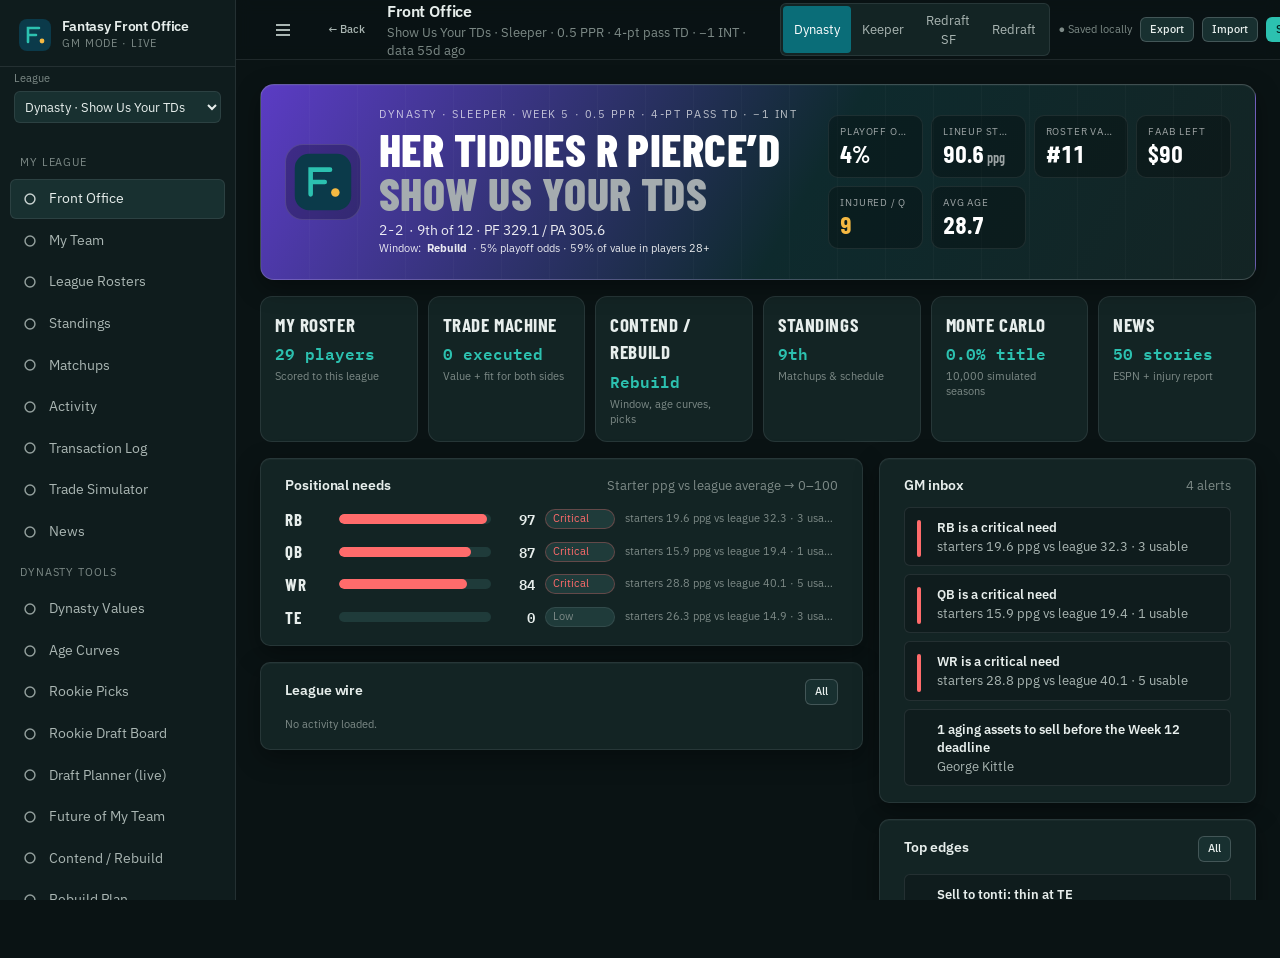
==== index.html @ d8ea3037 "Footer: A Sports Labs Product · Property of Michael Kuritz" ====
<!DOCTYPE html><html lang="en"><head><meta charset="utf-8"><meta name="viewport" content="width=device-width, initial-scale=1, viewport-fit=cover">
<meta name="robots" content="noindex, nofollow"><meta name="color-scheme" content="dark"><meta name="theme-color" content="#0a1314">
<title>Fantasy Front Office · Sports Labs</title>
<link rel="icon" href="data:image/svg+xml,%3Csvg xmlns='http://www.w3.org/2000/svg' viewBox='0 0 34 34'%3E%3Crect x='1' y='1' width='32' height='32' rx='8' fill='%230b3a4a'/%3E%3Cpath d='M10 24V10h11M10 17h8' stroke='%232cc1b0' stroke-width='2.6' fill='none' stroke-linecap='round'/%3E%3C/svg%3E">
<link href="https://fonts.googleapis.com/css2?family=Barlow+Condensed:wght@600;700;800&family=IBM+Plex+Mono:wght@400;500;600&family=IBM+Plex+Sans:wght@400;500;600&display=swap" rel="stylesheet">
<link rel="stylesheet" href="style.css"><style>.md h2,.md h3,.md h4{font-family:var(--display);margin:16px 0 6px}.md td{font-size:12.5px}.sidebar select{background:var(--surface-2);color:var(--text);border:1px solid var(--border);border-radius:6px;padding:6px}@media(max-width:900px){#lgSeg{display:none}#backBtn{padding:4px 8px}}</style></head>
<body><div class="app" id="app"></div><script src="app.js"></script><script src="rookies.js"></script>
<script src="edge.js"></script><div class="sl-credit" style="clear:both;text-align:center;font-size:12px;opacity:.6;padding:18px 12px 22px;line-height:1.5">Fantasy Front Office · A <a href="https://mkuritz.github.io/sports-labs/" style="color:inherit;text-decoration:underline">Sports Labs</a> Product · Property of Michael Kuritz</div>
</body></html>
---- style.css ----
:root {
  --bg: #0a1314; --bg-2: #0f1c1d; --surface: #132424; --surface-2: #183030; --surface-3: #1f3b3a;
  --border: rgba(165, 172, 175, 0.14); --border-strong: rgba(165, 172, 175, 0.3);
  --text: #e7eeec; --text-2: #aab6b3; --text-3: #7d8a87;
  --brand: #004c54; --brand-2: #0a6d78; --accent: #2cc1b0; --accent-ink: #052321;
  --pos: #5ed26a; --neg: #ff6b6b; --warn: #f5b942; --silver: #a5acaf;
  --radius: 10px; --radius-sm: 6px; --shadow: 0 1px 0 rgba(255,255,255,0.03) inset, 0 8px 24px rgba(0,0,0,0.35);
  --font: 'IBM Plex Sans', -apple-system, BlinkMacSystemFont, 'Segoe UI', Roboto, Helvetica, Arial, sans-serif;
  --mono: 'IBM Plex Mono', ui-monospace, SFMono-Regular, Menlo, Consolas, monospace;
  --sidebar-w: 236px; --header-h: 60px;
  --t-xs: 11px; --t-sm: 12.5px; --t-base: 14px; --t-md: 16px; --t-lg: 20px; --t-xl: 28px; --t-2xl: 36px;
  --s-1: 4px; --s-2: 8px; --s-3: 12px; --s-4: 16px; --s-5: 24px; --s-6: 32px; --s-7: 48px;
  color-scheme: dark;
}
* { box-sizing: border-box; }
html, body { height: 100%; margin: 0; max-width: 100vw; overflow-x: hidden; }
body { background: var(--bg); color: var(--text); font-family: var(--font); font-size: var(--t-base); line-height: 1.45; -webkit-font-smoothing: antialiased; overflow: hidden; }
button, input, select, textarea { font: inherit; color: inherit; }
button { cursor: pointer; }
a { color: var(--accent); }
.num, td.num, .kpi-value, .stat-value, .mono { font-family: var(--mono); font-variant-numeric: tabular-nums lining-nums; }
.sr-only { position: absolute; width: 1px; height: 1px; padding: 0; margin: -1px; overflow: hidden; clip: rect(0,0,0,0); white-space: nowrap; border: 0; }
:focus-visible { outline: 2px solid var(--accent); outline-offset: 2px; }

/* Layout */
.app { display: grid; grid-template-columns: var(--sidebar-w) 1fr; grid-template-rows: var(--header-h) 1fr; height: 100dvh; }
.sidebar { grid-row: 1 / -1; background: var(--bg-2); border-right: 1px solid var(--border); display: flex; flex-direction: column; overflow-y: auto; overscroll-behavior: contain; }
.header { grid-column: 2; position: sticky; top: 0; z-index: 10; display: flex; align-items: center; gap: var(--s-3); padding: 0 var(--s-5); background: rgba(10,19,20,0.85); backdrop-filter: blur(8px); border-bottom: 1px solid var(--border); }
.main { grid-column: 2; overflow-y: auto; overflow-x: hidden; overscroll-behavior: contain; padding: var(--s-5); scroll-behavior: smooth; min-width: 0; }
.main:focus { outline: none; }

.brand { display: flex; align-items: center; gap: 10px; padding: 18px 18px 14px; border-bottom: 1px solid var(--border); }
.brand svg { flex: none; }
.brand-name { font-weight: 600; font-size: var(--t-base); letter-spacing: -0.01em; line-height: 1.15; }
.brand-sub { font-size: var(--t-xs); color: var(--text-3); text-transform: uppercase; letter-spacing: 0.08em; margin-top: 2px; }
.nav { padding: 10px; display: flex; flex-direction: column; gap: 2px; }
.nav-label { font-size: var(--t-xs); color: var(--text-3); text-transform: uppercase; letter-spacing: 0.08em; padding: 12px 10px 6px; }
.nav-btn { display: flex; align-items: center; gap: 10px; width: 100%; text-align: left; padding: 9px 10px; border-radius: var(--radius-sm); border: 1px solid transparent; background: transparent; color: var(--text-2); font-size: 13.5px; transition: background .15s, color .15s; }
.nav-btn:hover { background: var(--surface); color: var(--text); }
.nav-btn[aria-current="page"] { background: var(--surface-2); color: var(--text); border-color: var(--border); }
.nav-btn .ico { width: 18px; height: 18px; flex: none; opacity: .85; }
.nav-btn .badge { margin-left: auto; font-size: var(--t-xs); background: var(--surface-3); color: var(--text-2); border-radius: 999px; padding: 1px 7px; }
.nav-btn .badge.bad { background: rgba(255,107,107,.18); color: var(--neg); }
.nav-btn .badge.ok { background: rgba(94,210,106,.15); color: var(--pos); }
.sidebar-foot { margin-top: auto; padding: 14px 18px; border-top: 1px solid var(--border); font-size: var(--t-xs); color: var(--text-3); line-height: 1.5; }
.sidebar-foot b { color: var(--text-2); font-weight: 500; }

.header > div { min-width: 0; }
.header h1 { font-size: var(--t-md); font-weight: 600; margin: 0; letter-spacing: -0.01em; white-space: nowrap; overflow: hidden; text-overflow: ellipsis; }
.scenario-select { display: none; }
.header .crumb { color: var(--text-3); font-size: var(--t-sm); }
.header-actions { margin-left: auto; display: flex; align-items: center; gap: 8px; }
.menu-btn { display: none; }
.save-state { font-size: var(--t-xs); color: var(--text-3); display: flex; align-items: center; gap: 6px; white-space: nowrap; }
.save-state .dot { width: 7px; height: 7px; border-radius: 50%; background: var(--pos); }
.save-state.dirty .dot { background: var(--warn); }
.save-state.error .dot { background: var(--neg); }

/* Scenario switcher */
.seg { display: inline-flex; background: var(--surface); border: 1px solid var(--border); border-radius: var(--radius-sm); padding: 2px; }
.seg button { padding: 5px 11px; font-size: var(--t-sm); border: 0; background: transparent; color: var(--text-2); border-radius: 4px; }
.seg button[aria-pressed="true"] { background: var(--brand-2); color: #fff; }
.seg button:hover:not([aria-pressed="true"]) { color: var(--text); }

/* Buttons */
.btn { display: inline-flex; align-items: center; gap: 6px; padding: 7px 12px; border-radius: var(--radius-sm); border: 1px solid var(--border-strong); background: var(--surface-2); color: var(--text); font-size: var(--t-sm); font-weight: 500; transition: background .15s, border-color .15s; white-space: nowrap; }
.btn:hover { background: var(--surface-3); }
.btn.primary { background: var(--accent); color: var(--accent-ink); border-color: transparent; }
.btn.primary:hover { filter: brightness(1.08); }
.btn.danger { color: var(--neg); border-color: rgba(255,107,107,.35); }
.btn.danger:hover { background: rgba(255,107,107,.1); }
.btn.sm { padding: 4px 9px; font-size: var(--t-xs); }
.btn.ghost { background: transparent; border-color: transparent; color: var(--text-2); }
.btn.ghost:hover { background: var(--surface); color: var(--text); }
.btn:disabled { opacity: .5; cursor: not-allowed; }

/* Cards */
.grid { display: grid; gap: var(--s-4); }
.grid.kpis { grid-template-columns: repeat(auto-fit, minmax(min(190px, 100%), 1fr)); }
.grid > * { min-width: 0; }
.stats.two { grid-template-columns: repeat(2, minmax(0, 1fr)); }
.grid.two { grid-template-columns: 1fr 1fr; }
.grid.three { grid-template-columns: repeat(3, 1fr); }
.grid.sidebar-right { grid-template-columns: minmax(0, 1.6fr) minmax(300px, 1fr); }
.card { background: var(--surface); border: 1px solid var(--border); border-radius: var(--radius); padding: var(--s-4) var(--s-5); box-shadow: var(--shadow); min-width: 0; }
.card.tight { padding: var(--s-3) var(--s-4); }
.card-head { display: flex; align-items: baseline; justify-content: space-between; gap: var(--s-3); margin-bottom: var(--s-3); flex-wrap: wrap; }
.card-head h2 { font-size: var(--t-base); font-weight: 600; margin: 0; letter-spacing: -0.005em; }
.card-head .sub { color: var(--text-3); font-size: var(--t-sm); }
.section-title { font-size: var(--t-lg); font-weight: 600; margin: 0 0 4px; letter-spacing: -0.015em; }
.section-sub { color: var(--text-2); font-size: var(--t-sm); margin: 0 0 var(--s-5); max-width: 70ch; }
.stack { display: flex; flex-direction: column; gap: var(--s-4); }

.kpi { padding: var(--s-4); }
.kpi-label { font-size: var(--t-xs); color: var(--text-3); text-transform: uppercase; letter-spacing: 0.07em; }
.kpi-value { font-size: var(--t-xl); font-weight: 600; margin: 4px 0 2px; letter-spacing: -0.02em; transition: color .3s; }
.kpi-value.pos { color: var(--pos); } .kpi-value.neg { color: var(--neg); } .kpi-value.warn { color: var(--warn); }
.kpi-delta { font-size: var(--t-sm); color: var(--text-2); display: flex; gap: 6px; align-items: center; flex-wrap: wrap; }
.kpi-delta .arrow { font-weight: 600; }
.kpi-delta.pos .arrow { color: var(--pos); } .kpi-delta.neg .arrow { color: var(--neg); }

/* Alerts */
.alerts { display: flex; flex-direction: column; gap: 8px; }
.alert { display: grid; grid-template-columns: 10px 1fr; gap: 10px; padding: 10px 12px; border-radius: var(--radius-sm); border: 1px solid var(--border); background: var(--bg-2); font-size: var(--t-sm); align-items: start; }
.alert .bar { width: 4px; height: 100%; min-height: 28px; border-radius: 2px; margin-top: 2px; }
.alert.critical .bar { background: var(--neg); } .alert.warn .bar { background: var(--warn); } .alert.ok .bar { background: var(--pos); }
.alert b { font-weight: 600; display: block; margin-bottom: 1px; }
.alert span { color: var(--text-2); }

/* Tables */
.table-wrap { overflow-x: auto; border: 1px solid var(--border); border-radius: var(--radius-sm); -webkit-overflow-scrolling: touch; }
table { width: 100%; border-collapse: collapse; font-size: var(--t-sm); }
thead th { position: sticky; top: 0; z-index: 1; background: var(--surface-2); color: var(--text-2); font-weight: 500; text-align: left; padding: 9px 10px; border-bottom: 1px solid var(--border-strong); white-space: nowrap; font-size: var(--t-xs); text-transform: uppercase; letter-spacing: .05em; }
thead th.num, td.num { text-align: right; }
thead th[data-sort] { cursor: pointer; user-select: none; }
thead th[data-sort]:hover { color: var(--text); }
thead th .sort-ind { opacity: .6; margin-left: 3px; }
tbody td { padding: 8px 10px; border-bottom: 1px solid var(--border); vertical-align: middle; }
tbody tr:last-child td { border-bottom: 0; }
tbody tr:hover td { background: rgba(255,255,255,0.025); }
tbody tr.selected td { background: rgba(44,193,176,0.08); }
tfoot td { padding: 9px 10px; font-weight: 600; background: var(--surface-2); border-top: 1px solid var(--border-strong); }
td.pos { color: var(--pos); } td.neg { color: var(--neg); } td.muted { color: var(--text-3); }
.tag { display: inline-block; padding: 1px 7px; border-radius: 999px; font-size: var(--t-xs); background: var(--surface-3); color: var(--text-2); border: 1px solid var(--border); white-space: nowrap; }
.tag.v { color: var(--pos); border-color: rgba(94,210,106,.3); } .tag.d { color: var(--warn); border-color: rgba(245,185,66,.3); } .tag.e { color: var(--silver); }
.tag.hi { color: var(--pos); } .tag.med { color: var(--warn); } .tag.low { color: var(--text-3); }
.tag.crit { color: var(--neg); border-color: rgba(255,107,107,.3); }
.sticky-col th:first-child, .sticky-col td:first-child { position: sticky; left: 0; background: var(--surface); z-index: 2; }
.sticky-col thead th:first-child { z-index: 3; background: var(--surface-2); }

/* Controls */
.control { display: grid; grid-template-columns: 1fr auto; gap: 4px 12px; align-items: center; padding: 10px 0; border-bottom: 1px solid var(--border); }
.control:last-child { border-bottom: 0; }
.control label { font-size: var(--t-sm); color: var(--text); }
.control .hint { grid-column: 1; font-size: var(--t-xs); color: var(--text-3); }
.control .val { font-family: var(--mono); font-size: var(--t-sm); color: var(--accent); text-align: right; min-width: 72px; }
.control input[type=range] { grid-column: 1 / -1; width: 100%; }
input[type=range] { -webkit-appearance: none; appearance: none; height: 22px; background: transparent; margin: 0; }
input[type=range]::-webkit-slider-runnable-track { height: 4px; background: var(--surface-3); border-radius: 2px; }
input[type=range]::-moz-range-track { height: 4px; background: var(--surface-3); border-radius: 2px; }
input[type=range]::-webkit-slider-thumb { -webkit-appearance: none; width: 18px; height: 18px; margin-top: -7px; border-radius: 50%; background: var(--accent); border: 2px solid var(--bg); box-shadow: 0 0 0 1px var(--accent); }
input[type=range]::-moz-range-thumb { width: 16px; height: 16px; border-radius: 50%; background: var(--accent); border: 2px solid var(--bg); }
input[type=range]:disabled::-webkit-slider-thumb { background: var(--text-3); box-shadow: none; }
select, input[type=text], input[type=number], textarea { background: var(--bg-2); border: 1px solid var(--border-strong); border-radius: var(--radius-sm); padding: 7px 10px; font-size: var(--t-sm); color: var(--text); min-width: 0; }
select:focus, input:focus, textarea:focus { border-color: var(--accent); outline: none; }
textarea { width: 100%; min-height: 110px; resize: vertical; line-height: 1.5; }
.check { display: flex; align-items: center; gap: 8px; cursor: pointer; }
.check input { width: 16px; height: 16px; accent-color: var(--accent); margin: 0; }
.toggle-group { display: inline-flex; gap: 0; border: 1px solid var(--border-strong); border-radius: var(--radius-sm); overflow: hidden; }
.toggle-group button { padding: 4px 9px; border: 0; background: transparent; color: var(--text-2); font-size: var(--t-xs); white-space: nowrap; }
.toggle-group button[aria-pressed="true"] { background: var(--brand-2); color: #fff; }
.field { display: flex; flex-direction: column; gap: 4px; }
.field > span { font-size: var(--t-xs); color: var(--text-3); text-transform: uppercase; letter-spacing: .06em; }
.field .toggle-group { align-self: flex-start; }
.row { display: flex; gap: var(--s-3); align-items: center; flex-wrap: wrap; }
.row.between { justify-content: space-between; }
.stats { display: grid; grid-template-columns: repeat(auto-fit, minmax(130px, 1fr)); gap: var(--s-3); }
.stat { background: var(--bg-2); border: 1px solid var(--border); border-radius: var(--radius-sm); padding: 10px 12px; }
.stat-label { font-size: var(--t-xs); color: var(--text-3); text-transform: uppercase; letter-spacing: .06em; }
.stat-value { font-size: var(--t-lg); font-weight: 600; margin-top: 2px; }
.stat-value.pos { color: var(--pos); } .stat-value.neg { color: var(--neg); } .stat-value.warn { color: var(--warn); }
.stat-sub { font-size: var(--t-xs); color: var(--text-3); margin-top: 2px; }
.big-number { font-size: var(--t-2xl); font-weight: 600; letter-spacing: -0.025em; line-height: 1.05; }
.big-number.pos { color: var(--pos); } .big-number.neg { color: var(--neg); } .big-number.warn { color: var(--warn); }
.progress { height: 8px; background: var(--surface-3); border-radius: 4px; overflow: hidden; }
.progress > div { height: 100%; background: var(--accent); border-radius: 4px; transition: width .3s ease; }
.progress.neg > div { background: var(--neg); }
.progress.ok > div { background: var(--pos); }

/* Tabs */
.tabs { display: flex; gap: 2px; border-bottom: 1px solid var(--border); margin-bottom: var(--s-4); overflow-x: auto; scrollbar-width: none; }
.tabs::-webkit-scrollbar { display: none; }
.tabs button { padding: 8px 14px; border: 0; border-bottom: 2px solid transparent; background: transparent; color: var(--text-2); font-size: var(--t-sm); white-space: nowrap; margin-bottom: -1px; }
.tabs button[aria-selected="true"] { color: var(--text); border-bottom-color: var(--accent); }
.tabs button:hover { color: var(--text); }

/* Charts */
.chart { width: 100%; height: auto; display: block; overflow: visible; }
.chart text { font-family: var(--mono); font-size: 11px; fill: var(--text-3); }
.chart .axis line, .chart .grid line { stroke: var(--border); }
.chart .zero { stroke: var(--text-3); stroke-dasharray: 3 3; }
.chart .label { fill: var(--text-2); font-family: var(--font); }
.chart .bar { transition: height .35s ease, y .35s ease, width .35s ease, x .35s ease; }
.chart .bar:hover { filter: brightness(1.2); }
.legend { display: flex; gap: 14px; flex-wrap: wrap; font-size: var(--t-xs); color: var(--text-2); margin-top: 8px; }
.legend i { display: inline-block; width: 10px; height: 10px; border-radius: 2px; margin-right: 5px; vertical-align: -1px; }
.chart-tip { position: fixed; pointer-events: none; z-index: 50; background: var(--surface-3); border: 1px solid var(--border-strong); border-radius: var(--radius-sm); padding: 6px 9px; font-size: var(--t-xs); font-family: var(--mono); color: var(--text); box-shadow: 0 6px 20px rgba(0,0,0,.4); display: none; white-space: nowrap; }

/* Prospect cards */
.cards { display: grid; grid-template-columns: repeat(auto-fill, minmax(230px, 1fr)); gap: var(--s-3); }
.pcard { background: var(--bg-2); border: 1px solid var(--border); border-radius: var(--radius-sm); padding: 12px; display: flex; flex-direction: column; gap: 6px; transition: border-color .15s; }
.pcard.on { border-color: var(--accent); background: rgba(44,193,176,0.06); }
.pcard .name { font-weight: 600; font-size: var(--t-base); }
.pcard .meta { font-size: var(--t-xs); color: var(--text-3); }
.pcard .need { font-size: var(--t-xs); color: var(--text-2); }
.pcard .foot { display: flex; justify-content: space-between; align-items: center; margin-top: 4px; }
.grade { font-family: var(--mono); font-weight: 600; color: var(--accent); }
.empty { padding: var(--s-6) var(--s-4); text-align: center; color: var(--text-3); font-size: var(--t-sm); border: 1px dashed var(--border-strong); border-radius: var(--radius-sm); }
.empty b { color: var(--text-2); display: block; margin-bottom: 4px; font-weight: 500; }

/* Toasts / modal */
.toasts { position: fixed; bottom: 20px; right: 20px; display: flex; flex-direction: column; gap: 8px; z-index: 100; max-width: min(380px, calc(100vw - 40px)); }
.toast { background: var(--surface-3); border: 1px solid var(--border-strong); border-left: 3px solid var(--accent); border-radius: var(--radius-sm); padding: 10px 14px; font-size: var(--t-sm); box-shadow: 0 10px 30px rgba(0,0,0,.45); animation: toast-in .2s ease; }
.toast.error { border-left-color: var(--neg); } .toast.warn { border-left-color: var(--warn); } .toast.ok { border-left-color: var(--pos); }
@keyframes toast-in { from { transform: translateY(8px); opacity: 0; } to { transform: none; opacity: 1; } }
.modal-bg { position: fixed; inset: 0; background: rgba(0,0,0,.6); display: none; align-items: center; justify-content: center; z-index: 90; padding: 20px; }
.modal-bg.open { display: flex; }
.modal { background: var(--surface); border: 1px solid var(--border-strong); border-radius: var(--radius); padding: var(--s-5); width: min(520px, 100%); max-height: 90dvh; overflow: auto; box-shadow: 0 20px 60px rgba(0,0,0,.5); }
.modal h3 { margin: 0 0 8px; font-size: var(--t-md); }
.modal p { color: var(--text-2); font-size: var(--t-sm); margin: 0 0 var(--s-4); }
.modal .actions { display: flex; justify-content: flex-end; gap: 8px; margin-top: var(--s-4); }
kbd { font-family: var(--mono); font-size: var(--t-xs); background: var(--bg-2); border: 1px solid var(--border-strong); border-bottom-width: 2px; border-radius: 4px; padding: 1px 6px; }
.shortcuts { display: grid; grid-template-columns: auto 1fr; gap: 8px 16px; font-size: var(--t-sm); color: var(--text-2); }

/* QA */
.qa-list { display: flex; flex-direction: column; gap: 4px; font-family: var(--mono); font-size: var(--t-xs); }
.qa-item { display: grid; grid-template-columns: 54px 1fr auto; gap: 10px; padding: 6px 10px; border-radius: 4px; background: var(--bg-2); border: 1px solid var(--border); align-items: center; }
.qa-item .st { font-weight: 600; } .qa-item.pass .st { color: var(--pos); } .qa-item.fail .st { color: var(--neg); }
.qa-item .err { grid-column: 2 / -1; color: var(--neg); white-space: pre-wrap; }
.qa-item .ms { color: var(--text-3); }
.qa-group { font-size: var(--t-xs); color: var(--text-3); text-transform: uppercase; letter-spacing: .07em; margin: 12px 0 6px; }
.log { font-family: var(--mono); font-size: var(--t-xs); color: var(--text-2); background: var(--bg-2); border: 1px solid var(--border); border-radius: var(--radius-sm); padding: 10px; max-height: 240px; overflow: auto; white-space: pre-wrap; }

.hidden { display: none !important; }
.muted { color: var(--text-3); }
.small { font-size: var(--t-xs); }
.right { text-align: right; }
hr.sep { border: 0; border-top: 1px solid var(--border); margin: var(--s-4) 0; }
.waterfall-row { display: grid; grid-template-columns: 1fr auto; gap: 12px; padding: 6px 0; border-bottom: 1px solid var(--border); font-size: var(--t-sm); }
.waterfall-row:last-child { border-bottom: 0; }
.waterfall-row.total { font-weight: 600; border-top: 1px solid var(--border-strong); margin-top: 4px; padding-top: 10px; }
.waterfall-row .num { color: var(--text); }
.waterfall-row .num.pos { color: var(--pos); } .waterfall-row .num.neg { color: var(--neg); }
.waterfall-row .lbl span { color: var(--text-3); font-size: var(--t-xs); margin-left: 6px; }
.scenario-card { display: flex; align-items: center; justify-content: space-between; gap: 10px; padding: 10px 12px; background: var(--bg-2); border: 1px solid var(--border); border-radius: var(--radius-sm); }
.scenario-card .nm { font-weight: 600; } .scenario-card .dt { font-size: var(--t-xs); color: var(--text-3); }
.scenario-card .acts { display: flex; gap: 6px; flex-wrap: wrap; }
.offline-banner { display: none; background: rgba(245,185,66,.12); color: var(--warn); font-size: var(--t-xs); padding: 4px 10px; border-radius: 4px; }
body.offline .offline-banner { display: inline-block; }

/* Mobile */
.scrim { position: fixed; inset: 0; background: rgba(0,0,0,.5); z-index: 19; display: none; }
@media (max-width: 960px) {
  .app { grid-template-columns: 1fr; }
  .sidebar { position: fixed; inset: 0 auto 0 0; width: min(84vw, 300px); z-index: 20; transform: translateX(-100%); transition: transform .22s ease; box-shadow: 0 0 40px rgba(0,0,0,.5); }
  body.sidebar-open .sidebar { transform: none; }
  body.sidebar-open .scrim { display: block; }
  .header, .main { grid-column: 1; }
  .header { padding: 0 var(--s-3); gap: 8px; overflow: hidden; }
  .menu-btn { display: inline-flex; padding: 6px; }
  #scenarioSeg { display: none; }
  .scenario-select { display: inline-block; max-width: 120px; padding: 6px 8px; font-size: var(--t-xs); }
  .header-actions { gap: 6px; }
  .grid.kpis { grid-template-columns: repeat(2, minmax(0, 1fr)); }
  .stats { grid-template-columns: repeat(2, minmax(0, 1fr)); }
  .cards { grid-template-columns: 1fr; }
  .sidebar-foot { padding-bottom: 24px; }
  .sidebar { width: min(80vw, 300px); }
  .table-wrap td, .table-wrap th { white-space: nowrap; }
  .table-wrap td .small { white-space: normal; max-width: 160px; }
  .chart text { font-size: 19px; }
  .check input, input[type=checkbox] { width: 20px; height: 20px; }
  .toggle-group button, .btn.sm { padding: 7px 10px; }
  .control input[type=range] { height: 30px; }
  input[type=range]::-webkit-slider-thumb { width: 24px; height: 24px; margin-top: -10px; }
  .main { padding: var(--s-4); padding-bottom: 80px; }
  .grid.two, .grid.three, .grid.sidebar-right { grid-template-columns: 1fr; }
  .header h1 { font-size: var(--t-base); }
  .header .crumb { display: none; }
  .save-state span.txt { display: none; }
  .seg button { padding: 5px 8px; font-size: var(--t-xs); }
  .kpi-value { font-size: 24px; }
  .big-number { font-size: 30px; }
  .card { padding: var(--s-4); }
  .control { grid-template-columns: 1fr auto; }
  .toasts { bottom: 16px; left: 16px; right: 16px; max-width: none; }
  .header-actions .hide-m { display: none; }
}
@media (max-width: 480px) {
  .grid.kpis { grid-template-columns: 1fr 1fr; }
  .kpi-value { font-size: 20px; }
  .cards { grid-template-columns: 1fr; }
}
@media (prefers-reduced-motion: reduce) { * { transition: none !important; animation: none !important; } }
@media print {
  body { overflow: visible; background: #fff; color: #000; }
  .app { display: block; height: auto; }
  .sidebar, .header-actions, .menu-btn, .toasts, .modal-bg, .tabs, .btn, input[type=range], .scrim { display: none !important; }
  .header { position: static; background: none; border: 0; }
  .main { overflow: visible; padding: 0; }
  .card { break-inside: avoid; border-color: #ccc; box-shadow: none; background: #fff; }
  :root { --text: #000; --text-2: #333; --text-3: #555; --surface: #fff; --surface-2: #f3f3f3; --bg-2: #fafafa; --border: #ddd; }
  .chart text { fill: #333; }
}

/* ===================== Franchise layer ===================== */
:root { --display: 'Barlow Condensed', 'Arial Narrow', Impact, 'IBM Plex Sans', sans-serif; }
.fm-hero { position: relative; overflow: hidden; border-radius: 14px; border: 1px solid var(--border-strong); background: linear-gradient(120deg, var(--team, #004c54) 0%, #0e2a2d 55%, var(--surface) 100%); padding: 22px 24px; display: grid; grid-template-columns: 1.3fr 1fr; gap: 20px; margin-bottom: 16px; box-shadow: var(--shadow); }
.fm-hero::after { content: ''; position: absolute; inset: 0; background: repeating-linear-gradient(90deg, rgba(255,255,255,0.025) 0 1px, transparent 1px 48px); pointer-events: none; }
.fm-hero-main { display: flex; gap: 18px; align-items: center; position: relative; z-index: 1; min-width: 0; }
.fm-crest { flex: none; width: 76px; height: 76px; border-radius: 18px; background: rgba(0,0,0,0.25); display: grid; place-items: center; border: 1px solid rgba(255,255,255,0.12); }
.fm-kicker { font-size: var(--t-xs); text-transform: uppercase; letter-spacing: 0.14em; color: rgba(255,255,255,0.7); }
.fm-team { font-family: var(--display); font-weight: 800; font-size: clamp(30px, 4vw, 46px); line-height: 0.95; margin: 4px 0 6px; text-transform: uppercase; letter-spacing: 0.01em; color: #fff; }
.fm-team span { color: var(--silver); }
.fm-line { color: rgba(255,255,255,0.9); display: flex; gap: 6px; align-items: center; flex-wrap: wrap; }
.fm-line .tag { background: rgba(0,0,0,0.3); }
.fm-hero-stats { position: relative; z-index: 1; display: grid; grid-template-columns: repeat(4, 1fr); gap: 8px; align-content: center; }
.hstat { background: rgba(0,0,0,0.28); border: 1px solid rgba(255,255,255,0.08); border-radius: 10px; padding: 9px 11px; min-width: 0; }
.hstat span { display: block; font-size: 10.5px; text-transform: uppercase; letter-spacing: 0.08em; color: rgba(255,255,255,0.6); white-space: nowrap; overflow: hidden; text-overflow: ellipsis; }
.hstat b { display: block; font-family: var(--display); font-weight: 700; font-size: 24px; line-height: 1.1; margin-top: 2px; color: #fff; }
.hstat b small { font-size: 14px; color: rgba(255,255,255,0.6); font-weight: 600; }
.hstat b.pos { color: var(--pos); } .hstat b.neg { color: var(--neg); } .hstat b.warn { color: var(--warn); }
.fm-tiles { display: grid; grid-template-columns: repeat(6, 1fr); gap: 10px; margin-bottom: 16px; }
.tile { display: flex; flex-direction: column; align-items: flex-start; gap: 4px; text-align: left; padding: 14px; border-radius: 12px; border: 1px solid var(--border); background: var(--surface); color: var(--text); transition: transform .15s, border-color .15s, background .15s; min-width: 0; }
.tile:hover { transform: translateY(-2px); border-color: var(--accent); background: var(--surface-2); }
.tile-ico { color: var(--accent); } .tile-ico .ico { width: 22px; height: 22px; }
.tile-title { font-family: var(--display); font-weight: 700; font-size: 19px; text-transform: uppercase; letter-spacing: 0.03em; }
.tile-kpi { font-family: var(--mono); font-size: var(--t-md); font-weight: 600; color: var(--accent); }
.tile-sub { font-size: var(--t-xs); color: var(--text-3); line-height: 1.35; }
.needs { display: flex; flex-direction: column; gap: 8px; }
.need-row { display: grid; grid-template-columns: 44px 1fr 34px 70px minmax(0, 1.4fr); gap: 10px; align-items: center; }
.need-pos { font-family: var(--display); font-weight: 700; font-size: 17px; letter-spacing: 0.04em; }
.need-bar { height: 10px; border-radius: 999px; background: var(--surface-3); overflow: hidden; }
.need-fill { height: 100%; border-radius: 999px; background: var(--text-3); transition: width .3s; }
.need-fill.crit { background: var(--neg); } .need-fill.med { background: var(--warn); } .need-fill.hi { background: var(--accent); } .need-fill.low { background: var(--text-3); }
.need-score { text-align: right; font-weight: 600; }
.need-why { white-space: nowrap; overflow: hidden; text-overflow: ellipsis; }
.wire { display: flex; flex-direction: column; gap: 6px; }
.wire-row { display: grid; grid-template-columns: auto auto 1fr; gap: 10px; align-items: start; padding: 8px 0; border-top: 1px solid var(--border); font-size: var(--t-sm); }
.wire-row:first-child { border-top: 0; }
.wire-row .tag { white-space: nowrap; }
.wire-date { color: var(--text-3); font-size: var(--t-xs); padding-top: 2px; }
.mkt { display: inline-grid; place-items: center; min-width: 36px; height: 30px; padding: 0 6px; clip-path: polygon(25% 0, 75% 0, 100% 50%, 75% 100%, 25% 100%, 0 50%); background: var(--surface-3); color: var(--text); font-family: var(--display); font-weight: 800; font-size: 17px; flex: none; }
.ps { display:inline-flex; flex-direction:column; align-items:center; justify-content:center; min-width:46px; height:38px; padding:0 6px; border-radius:9px; background:var(--surface-3); color:var(--text); font-family:var(--display); font-weight:800; font-size:16px; line-height:1; flex:none; border:1px solid transparent }
.ps small { font:600 9px/1 system-ui,sans-serif; opacity:.8; margin-top:3px; letter-spacing:.02em }
.ps.t1 { background:var(--accent); color:var(--accent-ink) } .ps.t2 { background:var(--brand-2); color:#fff } .ps.na { opacity:.6 }
.pcard2.compact .ps { height:30px; min-width:40px; font-size:14px }
.tier-grid { display:grid; grid-template-columns:repeat(auto-fit,minmax(260px,1fr)); gap:14px }
.tier-col h3 { margin:0 0 2px; font-family:var(--display) } .pz-row { display:flex; align-items:center; gap:10px; padding:8px 0; border-top:1px solid var(--line, rgba(255,255,255,.08)) }
.pz-row .grow { flex:1; min-width:0 } .pz-bar { height:6px; border-radius:4px; background:var(--surface-3); overflow:hidden; margin-top:4px } .pz-bar i { display:block; height:100%; background:var(--accent) }
.sl-mark { display:inline-flex; align-items:center; gap:6px; margin-top:8px; font:700 11px/1 system-ui,sans-serif; letter-spacing:.08em; text-transform:uppercase; color:#cfd8dc; text-decoration:none; opacity:.85 } .sl-mark:hover { opacity:1 }
.mkt.solid { background: var(--brand-2); color: #fff; } .mkt.elite { background: var(--accent); color: var(--accent-ink); }
.pcard2 { display: grid; grid-template-columns: 36px 1fr auto; gap: 10px; align-items: center; width: 100%; text-align: left; padding: 8px; border-radius: 10px; border: 1px solid var(--border); background: var(--surface-2); color: var(--text); margin-top: 6px; transition: border-color .15s, background .15s; }
.pcard2:hover { border-color: var(--accent); background: var(--surface-3); }
.pcard2.inj { border-color: rgba(255,107,107,.35); }
.pcard2.compact { padding: 6px 8px; grid-template-columns: 28px 1fr auto; }
.pcard2.compact .avatar { width: 28px; height: 28px; font-size: 11px; }
.pcard2.compact .mkt { height: 24px; min-width: 30px; font-size: 14px; }
.avatar { width: 36px; height: 36px; border-radius: 50%; background: linear-gradient(135deg, var(--brand), var(--brand-2)); color: #fff; display: grid; place-items: center; font-family: var(--display); font-weight: 700; font-size: 13px; letter-spacing: 0.04em; }
.pinfo { min-width: 0; display: flex; flex-direction: column; gap: 1px; }
.pname { font-weight: 600; white-space: nowrap; overflow: hidden; text-overflow: ellipsis; }
.pmeta { font-size: var(--t-xs); color: var(--text-3); white-space: nowrap; overflow: hidden; text-overflow: ellipsis; }
.ptags { display: flex; gap: 4px; flex-wrap: wrap; margin-top: 3px; }
.ptags .tag { font-size: 10px; padding: 0 6px; }
.depth-grid { display: grid; grid-template-columns: repeat(auto-fill, minmax(250px, 1fr)); gap: 12px; }
.depth-col { padding: 12px; }
.depth-head { display: flex; justify-content: space-between; align-items: center; gap: 8px; margin-bottom: 6px; }
.depth-pos { font-family: var(--display); font-weight: 800; font-size: 24px; letter-spacing: 0.04em; line-height: 1; }
.depth-label { font-size: 10.5px; text-transform: uppercase; letter-spacing: 0.1em; color: var(--text-3); margin: 10px 0 2px; }
.empty.small { padding: 10px; border: 1px dashed var(--border-strong); border-radius: 8px; color: var(--text-3); margin-top: 6px; }
.team-chip { display: inline-flex; align-items: center; gap: 6px; font-weight: 600; font-family: var(--display); font-size: 15px; letter-spacing: 0.04em; }
.team-chip i { width: 12px; height: 12px; border-radius: 3px; background: var(--team, #666); border: 1px solid rgba(255,255,255,0.25); display: inline-block; }
.team-chip.sm { font-size: 13px; } .team-chip.sm i { width: 10px; height: 10px; }
.tm-grid { display: grid; grid-template-columns: 1fr 1.15fr 1fr; gap: 12px; align-items: start; }
.tm-col { padding: 14px; }
.asset-list { display: flex; flex-direction: column; gap: 6px; min-height: 44px; }
.asset { display: grid; grid-template-columns: 1fr auto auto; gap: 8px; align-items: center; padding: 7px 9px; border-radius: 8px; border: 1px solid var(--border); background: var(--surface-2); font-size: var(--t-sm); color: var(--text); text-align: left; width: 100%; }
.asset.add { background: transparent; cursor: pointer; }
.asset.add:hover { border-color: var(--accent); background: var(--surface-2); }
.asset-scroll { display: flex; flex-direction: column; gap: 5px; max-height: 330px; overflow-y: auto; padding-right: 2px; }
.asset-scroll.short { max-height: 190px; }
.vbars { display: flex; flex-direction: column; gap: 8px; margin: 4px 0 12px; }
.vbar { display: grid; grid-template-columns: 84px 1fr 48px; gap: 10px; align-items: center; font-size: var(--t-sm); }
.vtrack { height: 14px; background: var(--surface-3); border-radius: 7px; overflow: hidden; }
.vfill { height: 100%; background: var(--brand-2); transition: width .3s; } .vfill.alt { background: var(--silver); }
.meter { position: relative; height: 28px; border-radius: 14px; background: var(--surface-3); overflow: hidden; border: 1px solid var(--border); }
.meter-fill { height: 100%; transition: width .35s; background: var(--text-3); }
.meter-fill.ok { background: var(--pos); } .meter-fill.warn { background: var(--accent); } .meter-fill.low { background: var(--warn); } .meter-fill.bad { background: var(--neg); }
.meter-txt { position: absolute; inset: 0; display: grid; place-items: center; font-family: var(--display); font-weight: 700; font-size: 16px; letter-spacing: 0.05em; text-transform: uppercase; color: #fff; text-shadow: 0 1px 2px rgba(0,0,0,.6); }
.partner-card { padding: 10px 12px; border-radius: 10px; border: 1px solid var(--border); background: linear-gradient(90deg, color-mix(in srgb, var(--team, #444) 35%, var(--surface)) 0%, var(--surface-2) 100%); }
.link-btn { background: none; border: 0; padding: 0; color: var(--accent); text-decoration: underline; font-size: inherit; cursor: pointer; }
.link-btn:hover { color: #fff; }
table.tight th, table.tight td { padding: 5px 8px; white-space: nowrap; }
.hstat span { font-size: 10px; }
.div-grid { display: grid; grid-template-columns: repeat(auto-fill, minmax(300px, 1fr)); gap: 12px; }
th.sortable { cursor: pointer; user-select: none; } th.sortable:hover { color: var(--text); }
.pcard .rank { display: inline-block; min-width: 26px; text-align: center; background: var(--surface-3); border-radius: 6px; padding: 0 4px; margin-right: 4px; font-size: var(--t-sm); }
tr.total td { border-top: 1px solid var(--border-strong); }
@media (max-width: 1180px) { .fm-tiles { grid-template-columns: repeat(3, 1fr); } .tm-grid { grid-template-columns: 1fr 1fr; } .tm-center { grid-column: 1 / -1; order: -1; } .need-row { grid-template-columns: 44px 1fr 34px 70px; } .need-why { grid-column: 1 / -1; white-space: normal; } }
@media (max-width: 900px) { .fm-hero { grid-template-columns: 1fr; padding: 18px; } .fm-hero-stats { grid-template-columns: repeat(3, 1fr); } }
@media (max-width: 640px) { .fm-tiles { grid-template-columns: repeat(2, 1fr); } .tm-grid { grid-template-columns: 1fr; } .fm-hero-stats { grid-template-columns: repeat(2, 1fr); } .fm-crest { display: none; } .depth-grid { grid-template-columns: 1fr; } .need-row { grid-template-columns: 40px 1fr 30px 64px; gap: 6px; } .vbar { grid-template-columns: 70px 1fr 40px; } .hstat b { font-size: 21px; } }
@media print { .tile:hover { transform: none; } }

.linkish{background:none;border:0;padding:0;color:inherit;cursor:pointer;text-align:left;font:inherit}.linkish:hover b,.linkish:hover{text-decoration:underline}
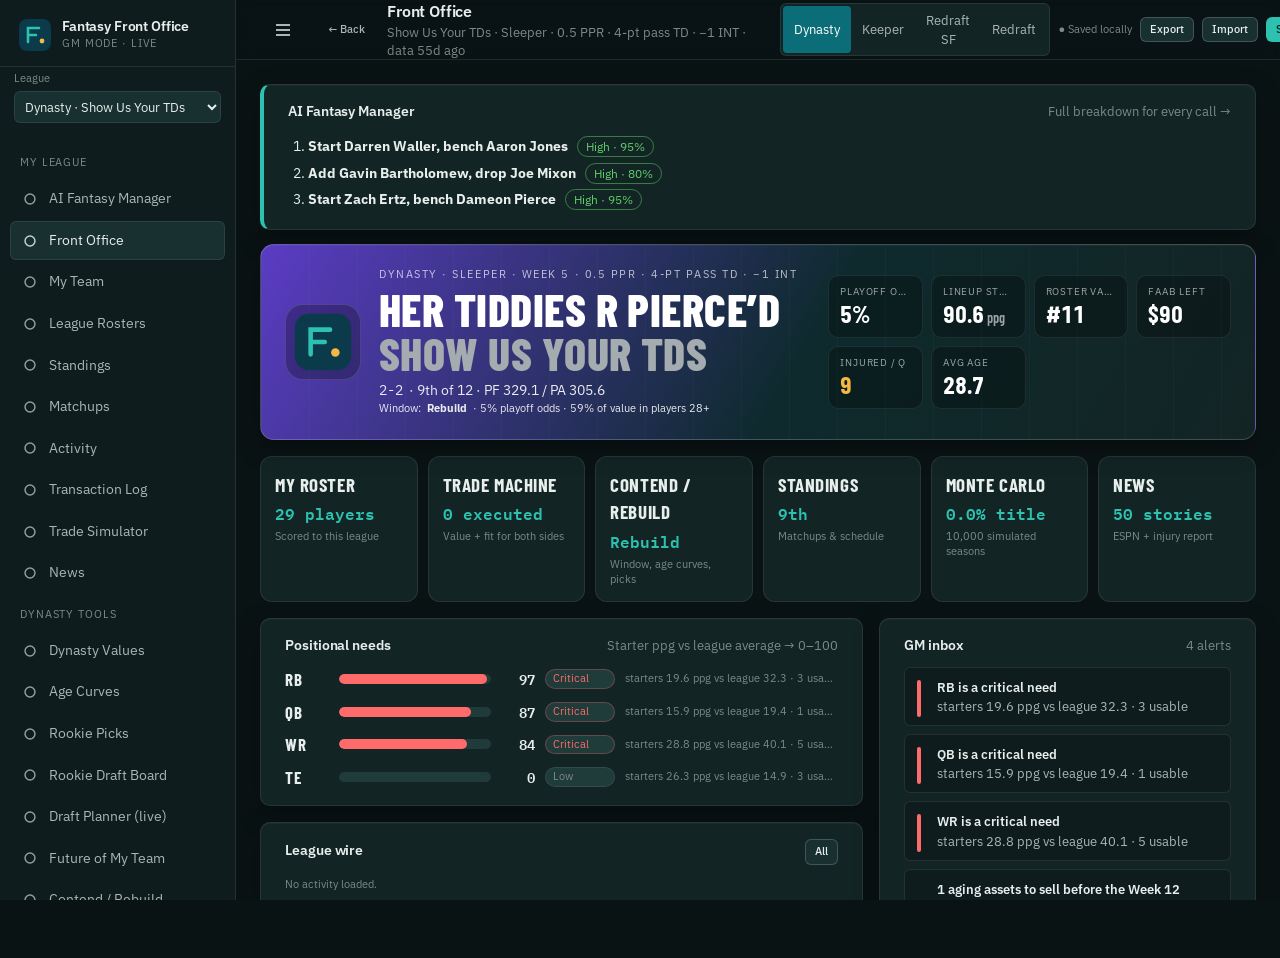
==== commit b2fd8aa5: "AI Fantasy Manager: per-league prioritized actions with confidence and full data-driven breakdowns (" ====
--- a/index.html
+++ b/index.html
@@ -5,5 +5,5 @@
 <link href="https://fonts.googleapis.com/css2?family=Barlow+Condensed:wght@600;700;800&family=IBM+Plex+Mono:wght@400;500;600&family=IBM+Plex+Sans:wght@400;500;600&display=swap" rel="stylesheet">
 <link rel="stylesheet" href="style.css"><style>.md h2,.md h3,.md h4{font-family:var(--display);margin:16px 0 6px}.md td{font-size:12.5px}.sidebar select{background:var(--surface-2);color:var(--text);border:1px solid var(--border);border-radius:6px;padding:6px}@media(max-width:900px){#lgSeg{display:none}#backBtn{padding:4px 8px}}</style></head>
 <body><div class="app" id="app"></div><script src="app.js"></script><script src="rookies.js"></script>
-<script src="edge.js"></script><div class="sl-credit" style="clear:both;text-align:center;font-size:12px;opacity:.6;padding:18px 12px 22px;line-height:1.5">Fantasy Front Office · A <a href="https://mkuritz.github.io/sports-labs/" style="color:inherit;text-decoration:underline">Sports Labs</a> Product · Property of Michael Kuritz</div>
-</body></html>
+<script src="edge.js"></script><script src="ai.js"></script><div class="sl-credit" style="clear:both;text-align:center;font-size:12px;opacity:.6;padding:18px 12px 22px;line-height:1.5">Fantasy Front Office · A <a href="https://mkuritz.github.io/sports-labs/" style="color:inherit;text-decoration:underline">Sports Labs</a> Product · Property of Michael Kuritz · <a href="#" data-lead="contact" style="color:inherit;text-decoration:underline">Contact</a> · <a href="#" data-lead="support" style="color:inherit;text-decoration:underline">Support</a></div>
+<script src="https://mkuritz.github.io/sports-labs/js/leads-config.js"></script><script src="https://mkuritz.github.io/sports-labs/js/leads.js" data-product="Fantasy Front Office" data-float="1"></script></body></html>
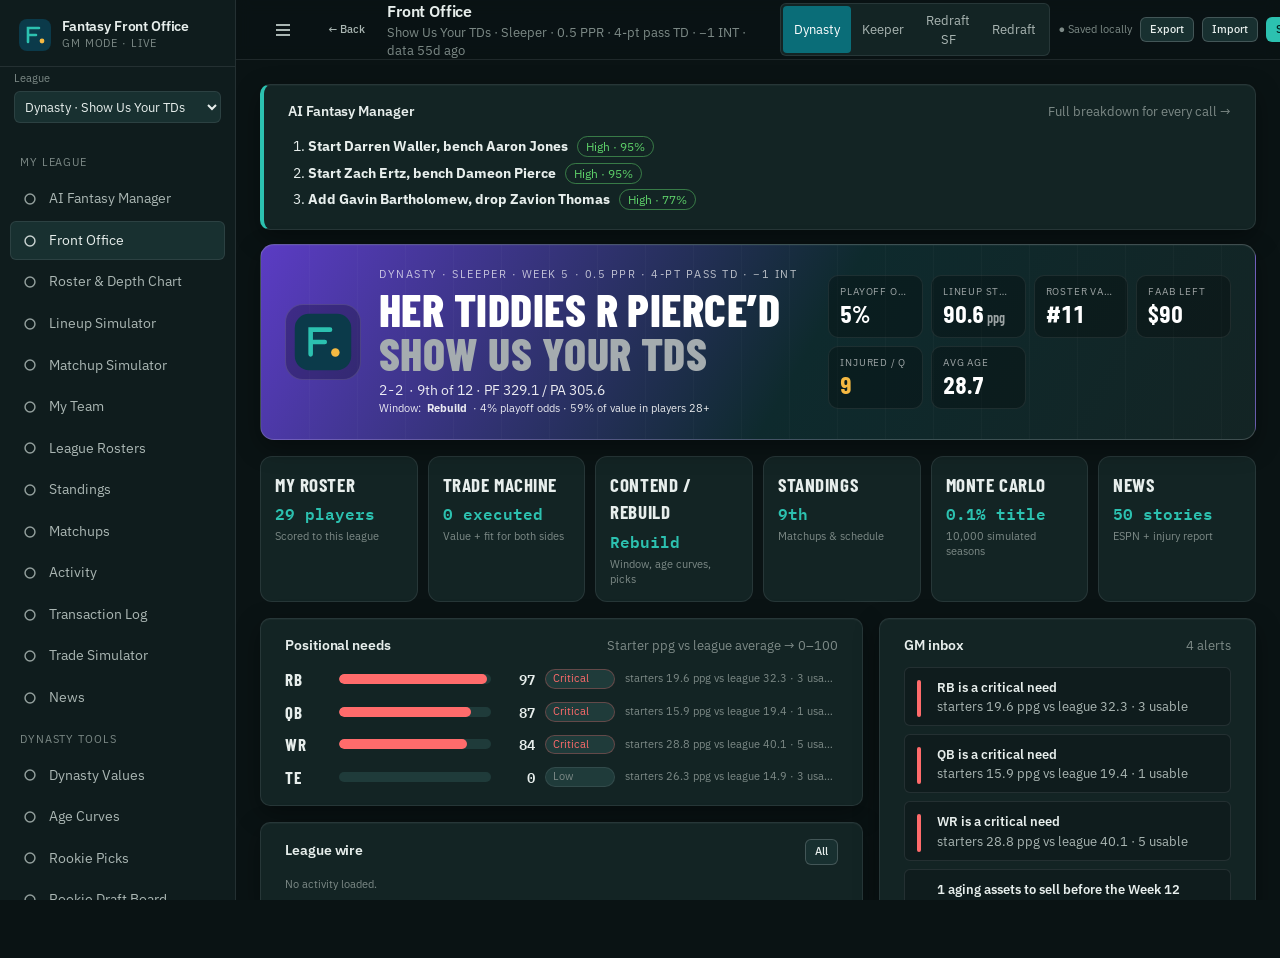
==== commit 056a2f50: "Roster & depth chart, real league slots from ESPN lineupSlotCounts / Sleeper roster_positions, Lineu" ====
--- a/index.html
+++ b/index.html
@@ -5,5 +5,5 @@
 <link href="https://fonts.googleapis.com/css2?family=Barlow+Condensed:wght@600;700;800&family=IBM+Plex+Mono:wght@400;500;600&family=IBM+Plex+Sans:wght@400;500;600&display=swap" rel="stylesheet">
 <link rel="stylesheet" href="style.css"><style>.md h2,.md h3,.md h4{font-family:var(--display);margin:16px 0 6px}.md td{font-size:12.5px}.sidebar select{background:var(--surface-2);color:var(--text);border:1px solid var(--border);border-radius:6px;padding:6px}@media(max-width:900px){#lgSeg{display:none}#backBtn{padding:4px 8px}}</style></head>
 <body><div class="app" id="app"></div><script src="app.js"></script><script src="rookies.js"></script>
-<script src="edge.js"></script><script src="ai.js"></script><div class="sl-credit" style="clear:both;text-align:center;font-size:12px;opacity:.6;padding:18px 12px 22px;line-height:1.5">Fantasy Front Office · A <a href="https://mkuritz.github.io/sports-labs/" style="color:inherit;text-decoration:underline">Sports Labs</a> Product · Property of Michael Kuritz · <a href="#" data-lead="contact" style="color:inherit;text-decoration:underline">Contact</a> · <a href="#" data-lead="support" style="color:inherit;text-decoration:underline">Support</a></div>
+<script src="edge.js"></script><script src="sim.js"></script><script src="ai.js"></script><div class="sl-credit" style="clear:both;text-align:center;font-size:12px;opacity:.6;padding:18px 12px 22px;line-height:1.5">Fantasy Front Office · A <a href="https://mkuritz.github.io/sports-labs/" style="color:inherit;text-decoration:underline">Sports Labs</a> Product · Property of Michael Kuritz · <a href="#" data-lead="contact" style="color:inherit;text-decoration:underline">Contact</a> · <a href="#" data-lead="support" style="color:inherit;text-decoration:underline">Support</a></div>
 <script src="https://mkuritz.github.io/sports-labs/js/leads-config.js"></script><script src="https://mkuritz.github.io/sports-labs/js/leads.js" data-product="Fantasy Front Office" data-float="1"></script></body></html>
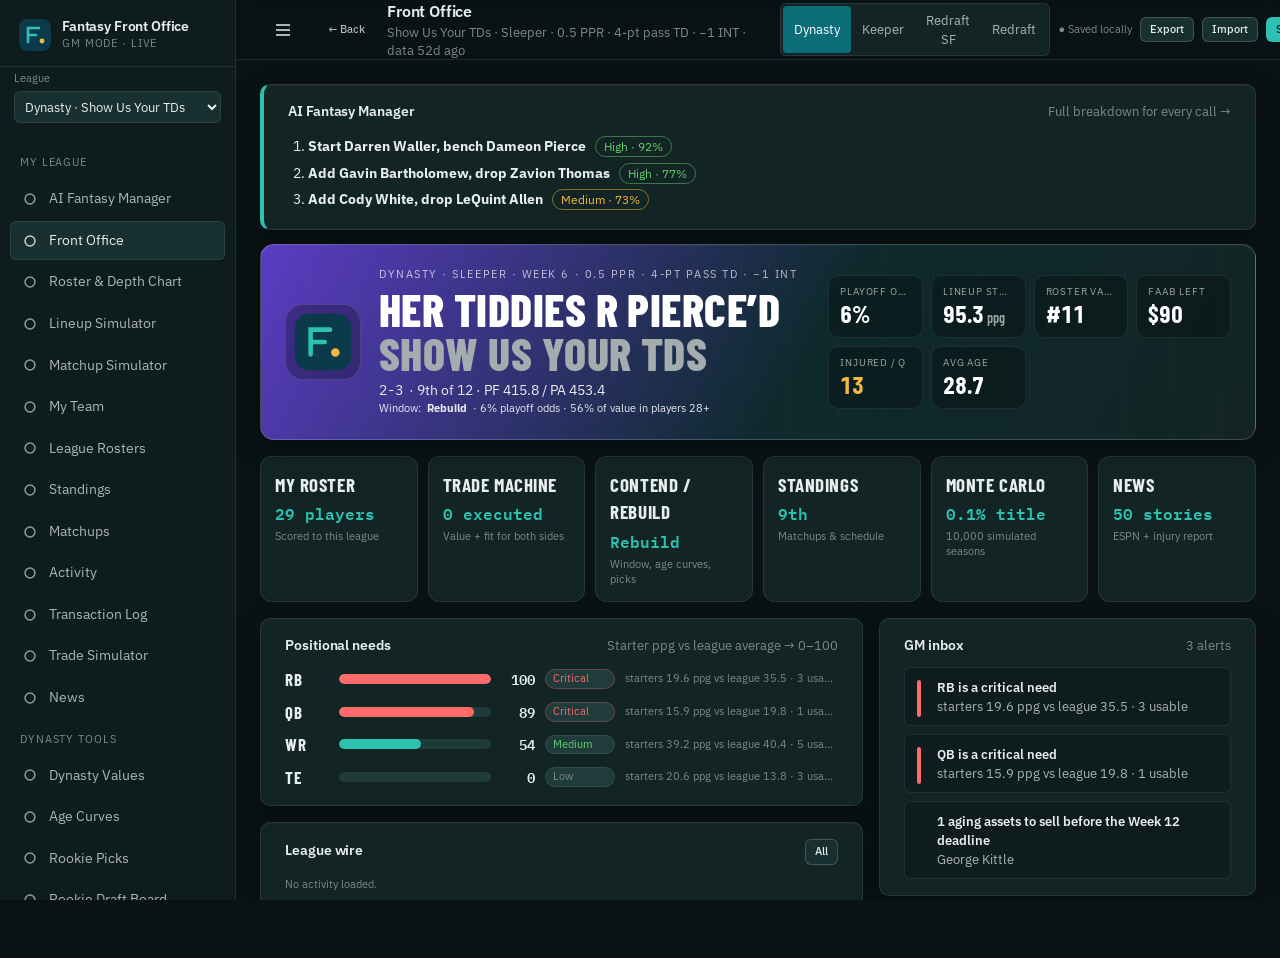
==== commit ca301fc5: "Weekly DFS snapshot section (one-way from Fantasy Frontier)" ====
--- a/index.html
+++ b/index.html
@@ -5,5 +5,5 @@
 <link href="https://fonts.googleapis.com/css2?family=Barlow+Condensed:wght@600;700;800&family=IBM+Plex+Mono:wght@400;500;600&family=IBM+Plex+Sans:wght@400;500;600&display=swap" rel="stylesheet">
 <link rel="stylesheet" href="style.css"><style>.md h2,.md h3,.md h4{font-family:var(--display);margin:16px 0 6px}.md td{font-size:12.5px}.sidebar select{background:var(--surface-2);color:var(--text);border:1px solid var(--border);border-radius:6px;padding:6px}@media(max-width:900px){#lgSeg{display:none}#backBtn{padding:4px 8px}}</style></head>
 <body><div class="app" id="app"></div><script src="app.js"></script><script src="rookies.js"></script>
-<script src="edge.js"></script><script src="sim.js"></script><script src="ai.js"></script><div class="sl-credit" style="clear:both;text-align:center;font-size:12px;opacity:.6;padding:18px 12px 22px;line-height:1.5">Fantasy Front Office · A <a href="https://mkuritz.github.io/sports-labs/" style="color:inherit;text-decoration:underline">Sports Labs</a> Product · Property of Michael Kuritz · <a href="#" data-lead="contact" style="color:inherit;text-decoration:underline">Contact</a> · <a href="#" data-lead="support" style="color:inherit;text-decoration:underline">Support</a></div>
+<script src="edge.js"></script><script src="sim.js"></script><script src="ai.js"></script><script src="dfs.js"></script><div class="sl-credit" style="clear:both;text-align:center;font-size:12px;opacity:.6;padding:18px 12px 22px;line-height:1.5">Fantasy Front Office · A <a href="https://mkuritz.github.io/sports-labs/" style="color:inherit;text-decoration:underline">Sports Labs</a> Product · Property of Michael Kuritz · <a href="#" data-lead="contact" style="color:inherit;text-decoration:underline">Contact</a> · <a href="#" data-lead="support" style="color:inherit;text-decoration:underline">Support</a></div>
 <script src="https://mkuritz.github.io/sports-labs/js/leads-config.js"></script><script src="https://mkuritz.github.io/sports-labs/js/leads.js" data-product="Fantasy Front Office" data-float="1"></script></body></html>
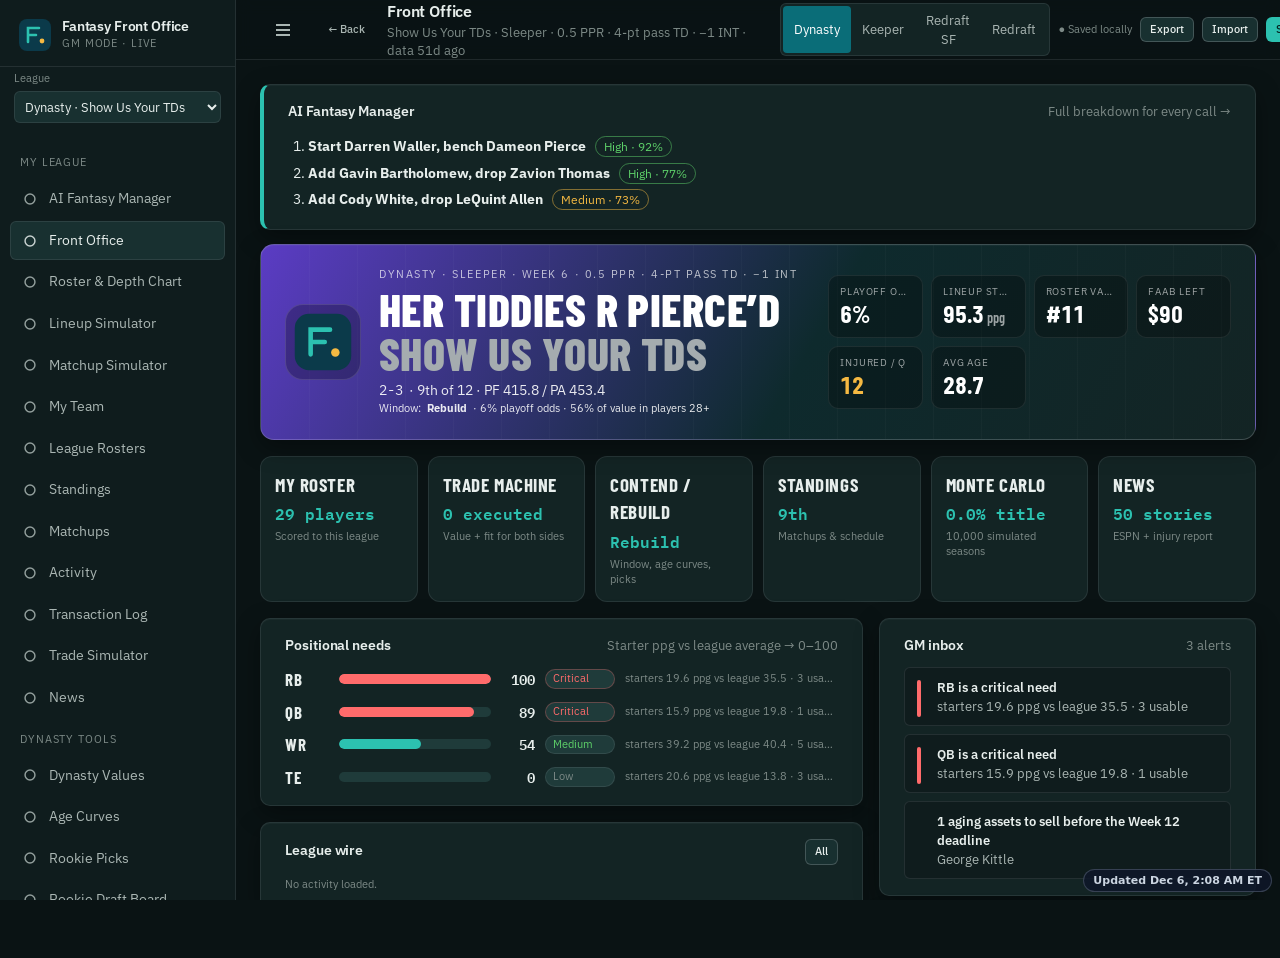
==== commit 16593273: "Research sidebar group, last-updated badge, credit-health 3-day rule, research README" ====
--- a/index.html
+++ b/index.html
@@ -6,4 +6,4 @@
 <link rel="stylesheet" href="style.css"><style>.md h2,.md h3,.md h4{font-family:var(--display);margin:16px 0 6px}.md td{font-size:12.5px}.sidebar select{background:var(--surface-2);color:var(--text);border:1px solid var(--border);border-radius:6px;padding:6px}@media(max-width:900px){#lgSeg{display:none}#backBtn{padding:4px 8px}}</style></head>
 <body><div class="app" id="app"></div><script src="app.js"></script><script src="rookies.js"></script>
 <script src="edge.js"></script><script src="sim.js"></script><script src="ai.js"></script><script src="dfs.js"></script><div class="sl-credit" style="clear:both;text-align:center;font-size:12px;opacity:.6;padding:18px 12px 22px;line-height:1.5">Fantasy Front Office · A <a href="https://mkuritz.github.io/sports-labs/" style="color:inherit;text-decoration:underline">Sports Labs</a> Product · Property of Michael Kuritz · <a href="#" data-lead="contact" style="color:inherit;text-decoration:underline">Contact</a> · <a href="#" data-lead="support" style="color:inherit;text-decoration:underline">Support</a></div>
-<script src="https://mkuritz.github.io/sports-labs/js/leads-config.js"></script><script src="https://mkuritz.github.io/sports-labs/js/leads.js" data-product="Fantasy Front Office" data-float="1"></script></body></html>
+<script src="https://mkuritz.github.io/sports-labs/js/leads-config.js"></script><script src="https://mkuritz.github.io/sports-labs/js/leads.js" data-product="Fantasy Front Office" data-float="1"></script><script>/*last-updated*/(async()=>{let t=null;for(const u of["data/meta.json","data/games.json","data/slate.json",location.pathname]){try{const r=await fetch(u+"?lu="+Date.now(),{method:"HEAD",cache:"no-store"});if(r.ok&&r.headers.get("last-modified")){t=new Date(r.headers.get("last-modified"));break}}catch(e){}}if(!t)return;const d=document.createElement("div");d.textContent="Updated "+t.toLocaleString("en-US",{timeZone:"America/New_York",month:"short",day:"numeric",hour:"numeric",minute:"2-digit"})+" ET";d.style.cssText="position:fixed;right:8px;bottom:8px;z-index:50;background:rgba(15,23,42,.85);color:#cbd5e1;font:600 11px system-ui;padding:4px 9px;border-radius:99px;border:1px solid rgba(148,163,184,.3);pointer-events:none";document.body.appendChild(d)})();</script></body></html>
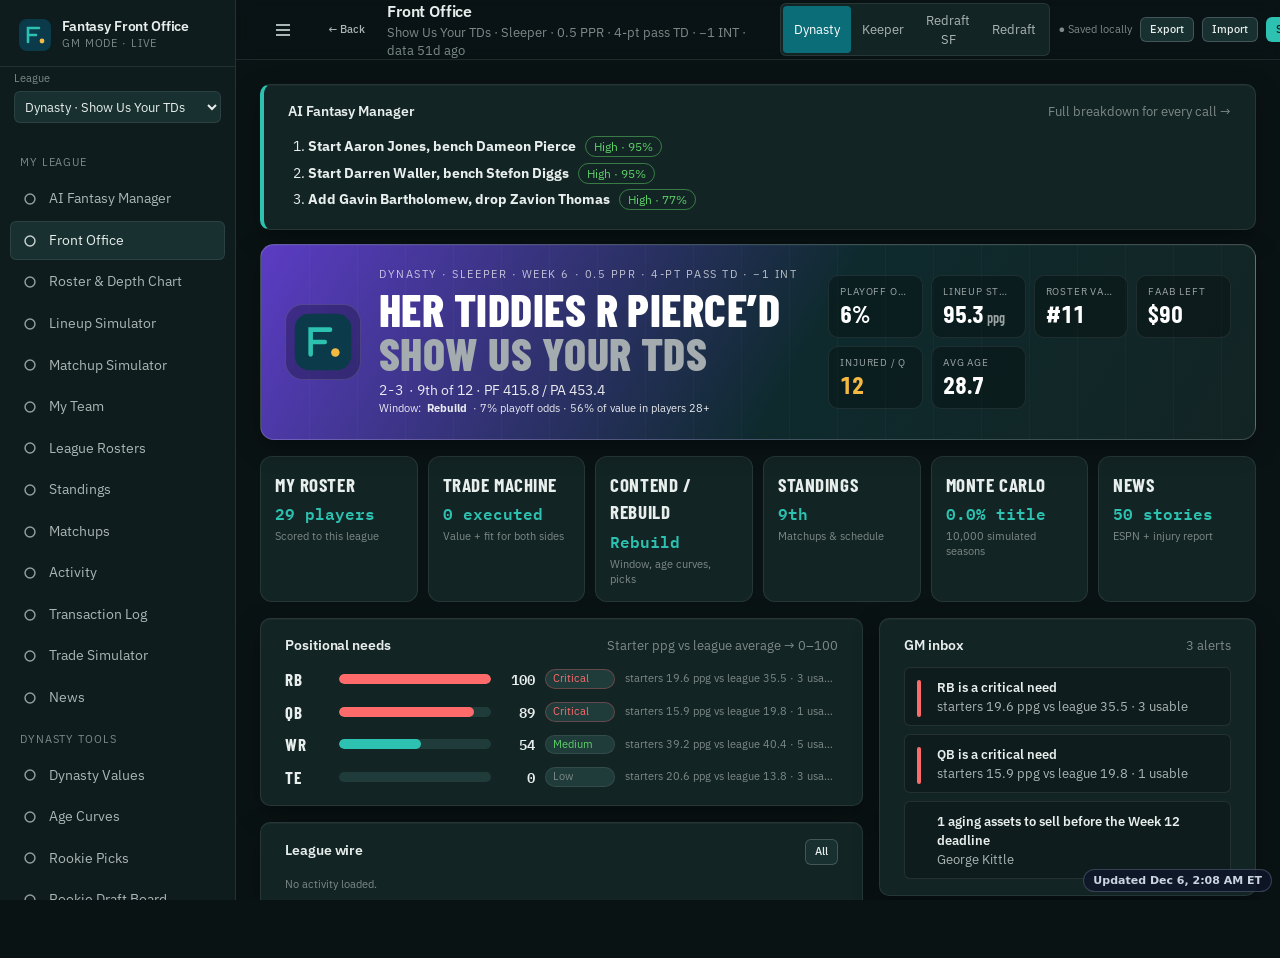
==== commit 933cc7aa: "Move to frontoffice.sportslabshq.com (custom domain, cross-site links on sportslabshq.com)" ====
--- a/index.html
+++ b/index.html
@@ -5,5 +5,5 @@
 <link href="https://fonts.googleapis.com/css2?family=Barlow+Condensed:wght@600;700;800&family=IBM+Plex+Mono:wght@400;500;600&family=IBM+Plex+Sans:wght@400;500;600&display=swap" rel="stylesheet">
 <link rel="stylesheet" href="style.css"><style>.md h2,.md h3,.md h4{font-family:var(--display);margin:16px 0 6px}.md td{font-size:12.5px}.sidebar select{background:var(--surface-2);color:var(--text);border:1px solid var(--border);border-radius:6px;padding:6px}@media(max-width:900px){#lgSeg{display:none}#backBtn{padding:4px 8px}}</style></head>
 <body><div class="app" id="app"></div><script src="app.js"></script><script src="rookies.js"></script>
-<script src="edge.js"></script><script src="sim.js"></script><script src="ai.js"></script><script src="dfs.js"></script><div class="sl-credit" style="clear:both;text-align:center;font-size:12px;opacity:.6;padding:18px 12px 22px;line-height:1.5">Fantasy Front Office · A <a href="https://mkuritz.github.io/sports-labs/" style="color:inherit;text-decoration:underline">Sports Labs</a> Product · Property of Michael Kuritz · <a href="#" data-lead="contact" style="color:inherit;text-decoration:underline">Contact</a> · <a href="#" data-lead="support" style="color:inherit;text-decoration:underline">Support</a></div>
-<script src="https://mkuritz.github.io/sports-labs/js/leads-config.js"></script><script src="https://mkuritz.github.io/sports-labs/js/leads.js" data-product="Fantasy Front Office" data-float="1"></script><script>/*last-updated*/(async()=>{let t=null;for(const u of["data/meta.json","data/games.json","data/slate.json",location.pathname]){try{const r=await fetch(u+"?lu="+Date.now(),{method:"HEAD",cache:"no-store"});if(r.ok&&r.headers.get("last-modified")){t=new Date(r.headers.get("last-modified"));break}}catch(e){}}if(!t)return;const d=document.createElement("div");d.textContent="Updated "+t.toLocaleString("en-US",{timeZone:"America/New_York",month:"short",day:"numeric",hour:"numeric",minute:"2-digit"})+" ET";d.style.cssText="position:fixed;right:8px;bottom:8px;z-index:50;background:rgba(15,23,42,.85);color:#cbd5e1;font:600 11px system-ui;padding:4px 9px;border-radius:99px;border:1px solid rgba(148,163,184,.3);pointer-events:none";document.body.appendChild(d)})();</script></body></html>
+<script src="edge.js"></script><script src="sim.js"></script><script src="ai.js"></script><script src="dfs.js"></script><div class="sl-credit" style="clear:both;text-align:center;font-size:12px;opacity:.6;padding:18px 12px 22px;line-height:1.5">Fantasy Front Office · A <a href="https://sportslabshq.com/" style="color:inherit;text-decoration:underline">Sports Labs</a> Product · Property of Michael Kuritz · <a href="#" data-lead="contact" style="color:inherit;text-decoration:underline">Contact</a> · <a href="#" data-lead="support" style="color:inherit;text-decoration:underline">Support</a></div>
+<script src="https://sportslabshq.com/js/leads-config.js"></script><script src="https://sportslabshq.com/js/leads.js" data-product="Fantasy Front Office" data-float="1"></script><script>/*last-updated*/(async()=>{let t=null;for(const u of["data/meta.json","data/games.json","data/slate.json",location.pathname]){try{const r=await fetch(u+"?lu="+Date.now(),{method:"HEAD",cache:"no-store"});if(r.ok&&r.headers.get("last-modified")){t=new Date(r.headers.get("last-modified"));break}}catch(e){}}if(!t)return;const d=document.createElement("div");d.textContent="Updated "+t.toLocaleString("en-US",{timeZone:"America/New_York",month:"short",day:"numeric",hour:"numeric",minute:"2-digit"})+" ET";d.style.cssText="position:fixed;right:8px;bottom:8px;z-index:50;background:rgba(15,23,42,.85);color:#cbd5e1;font:600 11px system-ui;padding:4px 9px;border-radius:99px;border:1px solid rgba(148,163,184,.3);pointer-events:none";document.body.appendChild(d)})();</script></body></html>
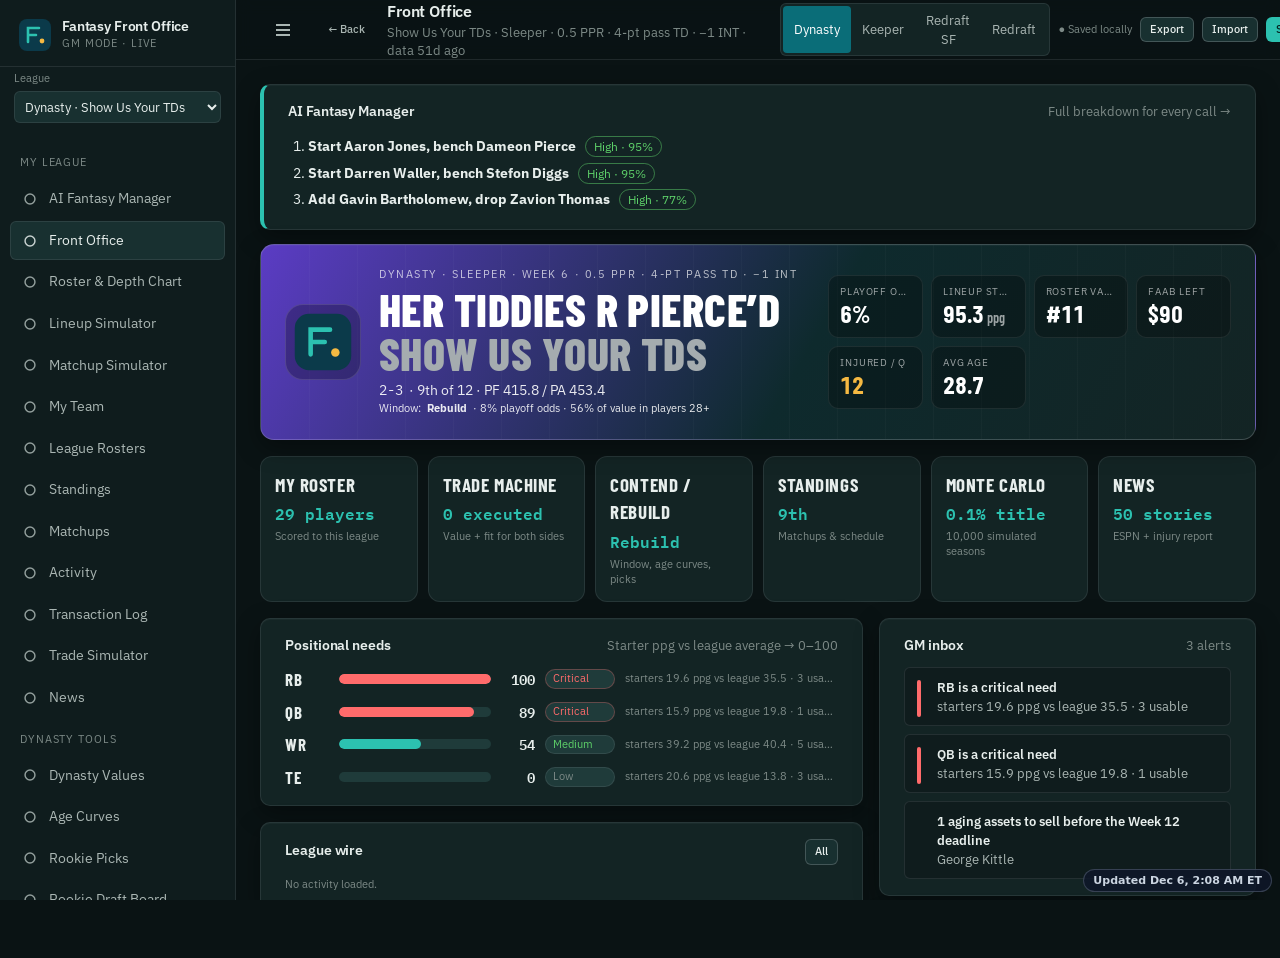
==== commit 795a2c15: "Accounts: shared Sports Labs sign-in + free-tier view" ====
--- a/index.html
+++ b/index.html
@@ -3,7 +3,8 @@
 <title>Fantasy Front Office · Sports Labs</title>
 <link rel="icon" href="data:image/svg+xml,%3Csvg xmlns='http://www.w3.org/2000/svg' viewBox='0 0 34 34'%3E%3Crect x='1' y='1' width='32' height='32' rx='8' fill='%230b3a4a'/%3E%3Cpath d='M10 24V10h11M10 17h8' stroke='%232cc1b0' stroke-width='2.6' fill='none' stroke-linecap='round'/%3E%3C/svg%3E">
 <link href="https://fonts.googleapis.com/css2?family=Barlow+Condensed:wght@600;700;800&family=IBM+Plex+Mono:wght@400;500;600&family=IBM+Plex+Sans:wght@400;500;600&display=swap" rel="stylesheet">
-<link rel="stylesheet" href="style.css"><style>.md h2,.md h3,.md h4{font-family:var(--display);margin:16px 0 6px}.md td{font-size:12.5px}.sidebar select{background:var(--surface-2);color:var(--text);border:1px solid var(--border);border-radius:6px;padding:6px}@media(max-width:900px){#lgSeg{display:none}#backBtn{padding:4px 8px}}</style></head>
+<link rel="stylesheet" href="style.css"><style>.md h2,.md h3,.md h4{font-family:var(--display);margin:16px 0 6px}.md td{font-size:12.5px}.sidebar select{background:var(--surface-2);color:var(--text);border:1px solid var(--border);border-radius:6px;padding:6px}@media(max-width:900px){#lgSeg{display:none}#backBtn{padding:4px 8px}}</style><script src="https://sportslabshq.com/sl/sl.js" defer></script>
+</head>
 <body><div class="app" id="app"></div><script src="app.js"></script><script src="rookies.js"></script>
 <script src="edge.js"></script><script src="sim.js"></script><script src="ai.js"></script><script src="dfs.js"></script><div class="sl-credit" style="clear:both;text-align:center;font-size:12px;opacity:.6;padding:18px 12px 22px;line-height:1.5">Fantasy Front Office · A <a href="https://sportslabshq.com/" style="color:inherit;text-decoration:underline">Sports Labs</a> Product · Property of Michael Kuritz · <a href="#" data-lead="contact" style="color:inherit;text-decoration:underline">Contact</a> · <a href="#" data-lead="support" style="color:inherit;text-decoration:underline">Support</a></div>
 <script src="https://sportslabshq.com/js/leads-config.js"></script><script src="https://sportslabshq.com/js/leads.js" data-product="Fantasy Front Office" data-float="1"></script><script>/*last-updated*/(async()=>{let t=null;for(const u of["data/meta.json","data/games.json","data/slate.json",location.pathname]){try{const r=await fetch(u+"?lu="+Date.now(),{method:"HEAD",cache:"no-store"});if(r.ok&&r.headers.get("last-modified")){t=new Date(r.headers.get("last-modified"));break}}catch(e){}}if(!t)return;const d=document.createElement("div");d.textContent="Updated "+t.toLocaleString("en-US",{timeZone:"America/New_York",month:"short",day:"numeric",hour:"numeric",minute:"2-digit"})+" ET";d.style.cssText="position:fixed;right:8px;bottom:8px;z-index:50;background:rgba(15,23,42,.85);color:#cbd5e1;font:600 11px system-ui;padding:4px 9px;border-radius:99px;border:1px solid rgba(148,163,184,.3);pointer-events:none";document.body.appendChild(d)})();</script></body></html>
